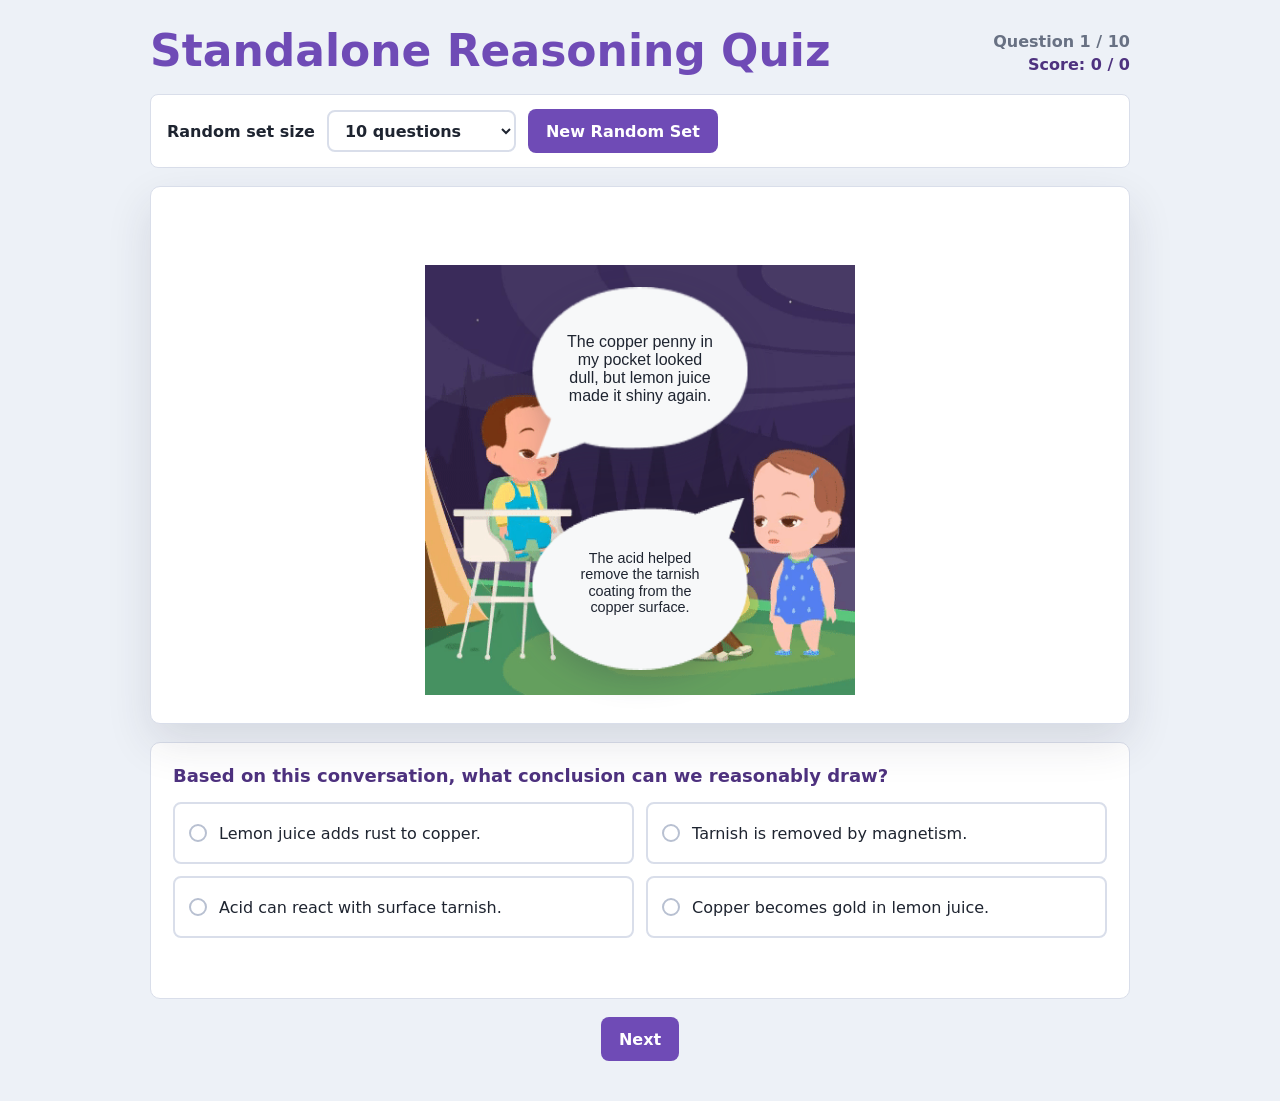
==== src/chemistry-reasoning-standalone/index.html @ d3a1e663 "Add standalone reasoning quiz" ====
<!doctype html>
<html lang="en">
  <head>
    <meta charset="utf-8" />
    <meta name="viewport" content="width=device-width, initial-scale=1" />
    <title>Standalone Reasoning Quiz</title>
    <link rel="stylesheet" href="./styles.css" />
  </head>
  <body>
    <main class="app-shell">
      <header class="topbar">
        <div>
          <h1 class="page-title">Standalone Reasoning Quiz</h1>
        </div>
        <div class="progress-wrap">
          <div class="progress" id="progress">Loading...</div>
          <div class="score" id="score">Score: 0 / 0</div>
        </div>
      </header>

      <section class="session-panel" aria-label="Question set controls">
        <label for="setSize">Random set size</label>
        <select id="setSize">
          <option value="5">5 questions</option>
          <option value="10" selected>10 questions</option>
          <option value="15">15 questions</option>
          <option value="20">20 questions</option>
        </select>
        <button id="newSetBtn" type="button">New Random Set</button>
      </section>

      <section class="stage" aria-live="polite">
        <div class="character-wrap" aria-label="Two-part conversation">
          <img id="character" class="character" alt="" />
          <div id="commentOverlay" class="comment-overlay">
            <div class="bubble-overlay bubble-overlay-a">
              <img src="./assets/dictionary/comment_bubble_new.png" alt="" />
              <p id="lineA"></p>
            </div>
            <div class="bubble-overlay bubble-overlay-b">
              <img src="./assets/dictionary/comment_bubble_old.png" alt="" />
              <p id="lineB"></p>
            </div>
          </div>
        </div>
      </section>

      <section class="question-card">
        <p class="prompt">Based on this conversation, what conclusion can we reasonably draw?</p>
        <div id="options" class="options"></div>
        <p id="feedback" class="feedback" aria-live="polite"></p>
      </section>

      <nav class="controls" aria-label="Question controls">
        <button id="nextBtn" type="button">Next</button>
      </nav>
    </main>

    <script src="./app.js"></script>
  </body>
</html>
---- src/chemistry-reasoning-standalone/styles.css ----
:root {
  --ink: #1e2430;
  --muted: #687183;
  --line: #d9deea;
  --paper: #ffffff;
  --soft: #f4f7fb;
  --brand: #6f4bb6;
  --brand-dark: #4e327f;
  --good: #16833a;
  --bad: #b42318;
}

* {
  box-sizing: border-box;
}

body {
  margin: 0;
  min-height: 100vh;
  font-family: Inter, ui-sans-serif, system-ui, -apple-system, BlinkMacSystemFont, "Segoe UI", sans-serif;
  color: var(--ink);
  background: #edf1f7;
}

button {
  font: inherit;
}

.app-shell {
  width: min(980px, calc(100% - 32px));
  margin: 0 auto;
  padding: 28px 0 40px;
}

.topbar {
  display: flex;
  justify-content: space-between;
  gap: 20px;
  align-items: end;
  margin-bottom: 20px;
}

h1.page-title {
  margin: 0;
  color: var(--brand);
  font-size: clamp(30px, 4vw, 44px);
  font-weight: 800;
  line-height: 1.05;
}

h1 {
  margin: 0;
  font-size: clamp(26px, 4vw, 42px);
  line-height: 1.05;
}

.progress-wrap {
  flex: 0 0 auto;
  text-align: right;
}

.progress,
.score {
  color: var(--muted);
  font-weight: 700;
}

.score {
  margin-top: 4px;
  color: var(--brand-dark);
}

.session-panel {
  display: flex;
  gap: 12px;
  align-items: center;
  margin-bottom: 18px;
  padding: 14px 16px;
  background: var(--paper);
  border: 1px solid var(--line);
  border-radius: 8px;
}

.session-panel label {
  font-weight: 800;
}

.session-panel select {
  min-height: 42px;
  padding: 0 36px 0 12px;
  color: var(--ink);
  background: #fff;
  border: 2px solid var(--line);
  border-radius: 8px;
  font: inherit;
  font-weight: 700;
}

.session-panel button,
.controls button {
  min-height: 44px;
  padding: 0 18px;
  color: #fff;
  background: var(--brand);
  border: 0;
  border-radius: 8px;
  cursor: pointer;
  font-weight: 800;
}

.stage {
  position: relative;
  min-height: 520px;
  padding: 28px;
  background: var(--paper);
  border: 1px solid var(--line);
  border-radius: 10px;
  box-shadow: 0 18px 45px rgba(38, 45, 68, 0.12);
}

.character-wrap {
  position: relative;
  width: min(900px, 100%);
  min-height: 480px;
  margin: 0 auto;
  --scene-size: min(54%, 430px);
}

.character {
  position: absolute;
  left: 50%;
  bottom: 0;
  z-index: 1;
  width: var(--scene-size);
  height: auto;
  max-width: none;
  max-height: none;
  object-fit: contain;
  transform: translateX(-50%);
}

.comment-overlay {
  position: absolute;
  left: 50%;
  bottom: 0;
  z-index: 2;
  width: var(--scene-size);
  aspect-ratio: 1 / 1;
  transform: translateX(-50%);
  pointer-events: none;
}

.bubble-overlay {
  position: absolute;
  z-index: 2;
  left: 50%;
  width: 50%;
  height: 40%;
  transform: translateX(-50%);
  filter: drop-shadow(0 10px 14px rgba(38, 45, 68, 0.2));
}

.bubble-overlay-a {
  top: 5%;
}

.bubble-overlay-b {
  top: 55%;
}

.bubble-overlay img {
  width: 100%;
  height: 100%;
  display: block;
  object-fit: fill;
}

.bubble-overlay-b img {
  transform: translateY(-4px) rotate(180deg);
}

.bubble-overlay p {
  position: absolute;
  inset: 16% 14% 20%;
  margin: 0;
  display: flex;
  align-items: center;
  justify-content: center;
  color: var(--ink);
  font-family: "Trebuchet MS", "Segoe UI", sans-serif;
  font-size: 16px;
  font-weight: 500;
  line-height: 1.12;
  text-align: center;
  overflow-wrap: anywhere;
}

.bubble-overlay-b p {
  inset: 12% 16% 18%;
  font-size: 14.4px;
}

.question-card {
  margin-top: 18px;
  padding: 22px;
  background: var(--paper);
  border: 1px solid var(--line);
  border-radius: 10px;
}

.prompt {
  margin: 0 0 16px;
  color: var(--brand-dark);
  font-size: 18px;
  font-weight: 800;
}

.options {
  display: grid;
  grid-template-columns: repeat(2, minmax(0, 1fr));
  gap: 12px;
}

.option {
  min-height: 62px;
  display: flex;
  gap: 12px;
  align-items: center;
  justify-content: flex-start;
  padding: 12px 14px;
  color: var(--ink);
  background: #fff;
  border: 2px solid var(--line);
  border-radius: 8px;
  cursor: pointer;
  text-align: left;
  transition: border-color 120ms ease, transform 120ms ease, background 120ms ease;
}

.option:hover {
  transform: translateY(-1px);
  border-color: #a999d5;
}

.option[disabled] {
  cursor: default;
  transform: none;
}

.option.correct {
  border-color: var(--good);
  background: #ecfdf3;
}

.option.wrong {
  border-color: var(--bad);
  background: #fff1f0;
}

.marker {
  width: 18px;
  height: 18px;
  flex: 0 0 auto;
  border: 2px solid #b8c0d1;
  border-radius: 50%;
}

.correct .marker,
.wrong .marker {
  border: 0;
  background-size: contain;
  background-repeat: no-repeat;
  background-position: center;
}

.correct .marker {
  background-image: url("./assets/feedback/checkmark.svg");
}

.wrong .marker {
  background-image: url("./assets/feedback/crossmark.svg");
}

.feedback {
  min-height: 24px;
  margin: 14px 0 0;
  color: var(--muted);
  font-weight: 700;
}

.feedback.good {
  color: var(--good);
}

.feedback.bad {
  color: var(--bad);
}

.controls {
  display: flex;
  justify-content: center;
  gap: 12px;
  margin-top: 18px;
}

.session-panel button:hover,
.controls button:hover {
  background: var(--brand-dark);
}

.session-panel button:disabled,
.controls button:disabled {
  cursor: default;
  opacity: 0.45;
}

@media (max-width: 760px) {
  .topbar,
  .stage {
    display: block;
  }

  .progress-wrap {
    margin-top: 10px;
    text-align: left;
  }

  .session-panel {
    align-items: stretch;
    flex-direction: column;
  }

  .stage {
    padding: 18px;
    min-height: 430px;
  }

  .character-wrap {
    min-height: 390px;
    --scene-size: min(70%, 300px);
  }

  .character {
    width: var(--scene-size);
  }

  .bubble-overlay p {
    font-size: 14px;
  }

  .options {
    grid-template-columns: 1fr;
  }

  .controls {
    flex-wrap: wrap;
  }
}
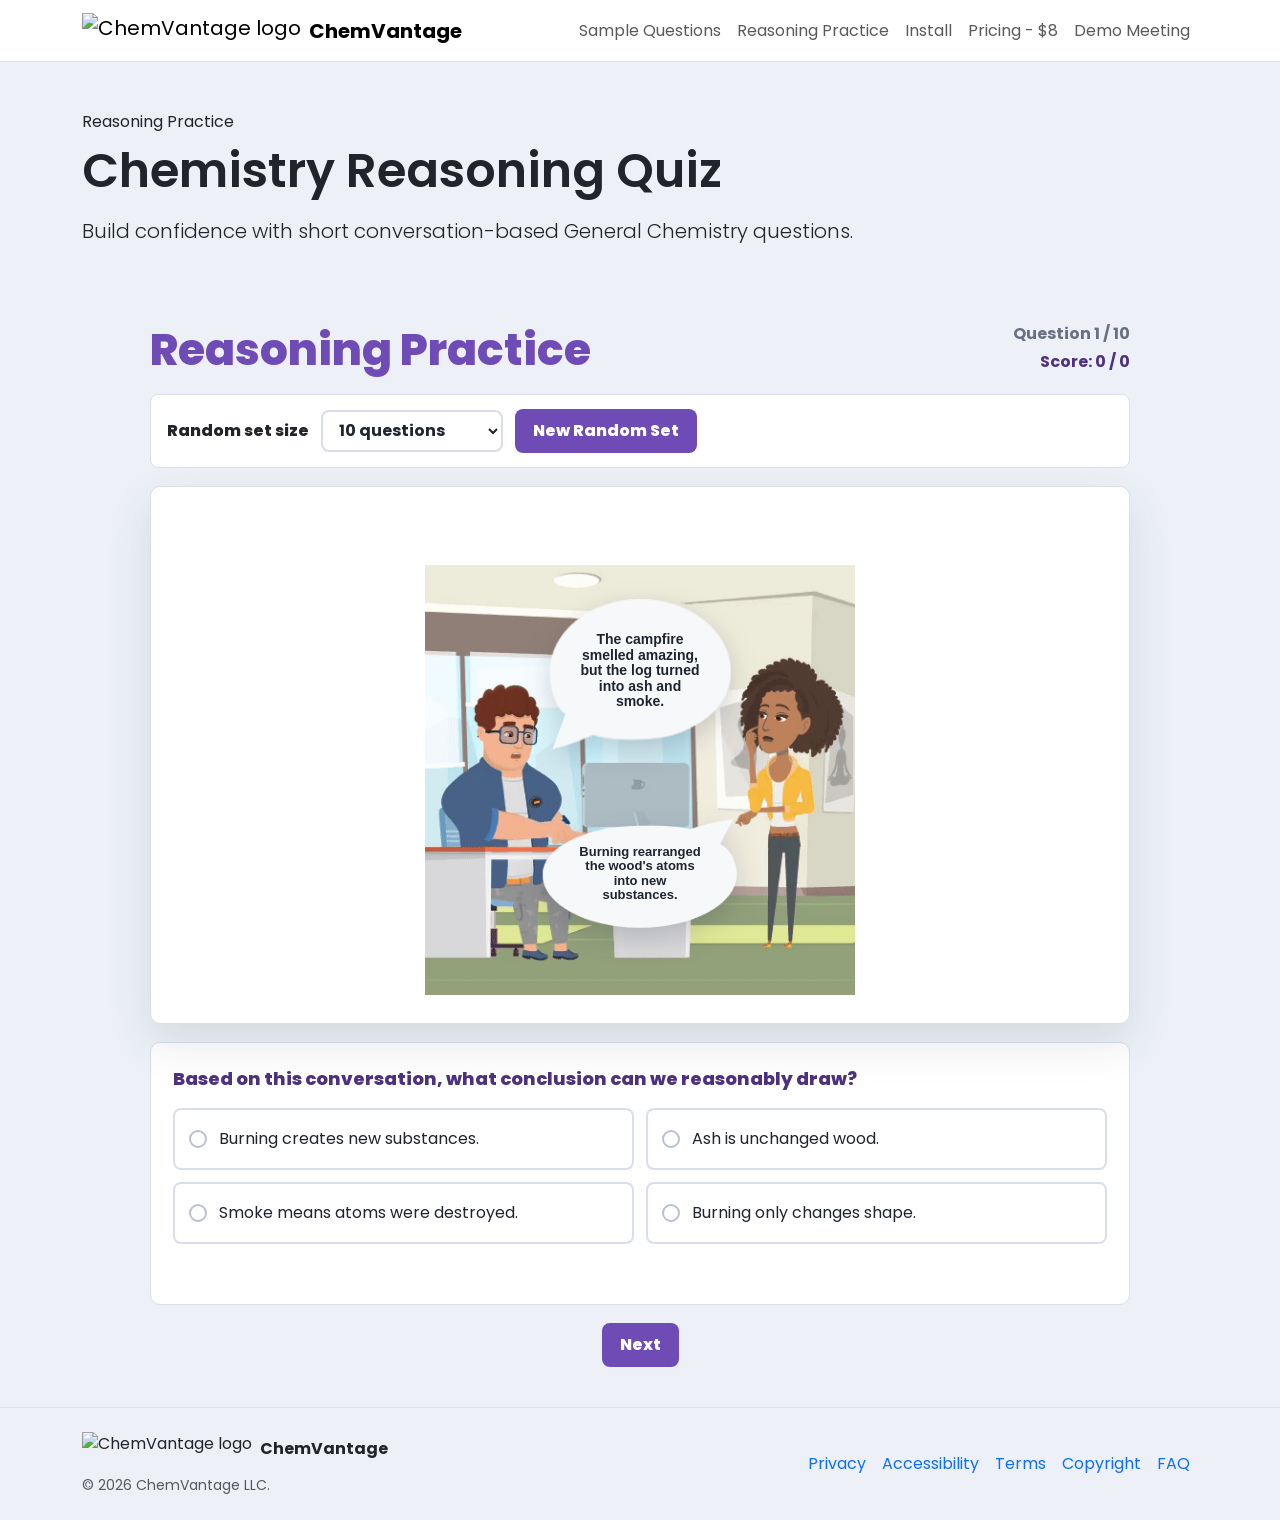
==== commit 93db4037: "Promote homepage and refresh public pages" ====
--- a/src/chemistry-reasoning-standalone/index.html
+++ b/src/chemistry-reasoning-standalone/index.html
@@ -3,20 +3,98 @@
   <head>
     <meta charset="utf-8" />
     <meta name="viewport" content="width=device-width, initial-scale=1" />
-    <title>Standalone Reasoning Quiz</title>
+    <title>ChemVantage | Reasoning Practice</title>
+    <meta
+      name="description"
+      content="Practice General Chemistry reasoning with short conversation-based questions and instant feedback."
+    />
+    <link rel="icon" href="https://images.chemvantage.org/logo_sq.png" />
+    <script src="/js/noindex-dev.js"></script>
+    <link rel="preconnect" href="https://fonts.googleapis.com" crossorigin />
+    <link rel="preconnect" href="https://fonts.gstatic.com" crossorigin />
+    <link
+      rel="stylesheet"
+      href="https://fonts.googleapis.com/css2?family=Poppins:wght@300;400;500;600;700&display=swap"
+    />
+    <script
+      src="https://cdn.jsdelivr.net/npm/bootstrap@5.3.3/dist/js/bootstrap.bundle.min.js"
+      integrity="sha384-YvpcrYf0tY3lHB60NNkmXc5s9fDVZLESaAA55NDzOxhy9GkcIdslK1eN7N6jIeHz"
+      crossorigin="anonymous"
+    ></script>
+    <link
+      rel="stylesheet"
+      href="https://cdn.jsdelivr.net/npm/bootstrap@5.3.3/dist/css/bootstrap.min.css"
+      integrity="sha384-QWTKZyjpPEjISv5WaRU9OFeRpok6YctnYmDr5pNlyT2bRjXh0JMhjY6hW+ALEwIH"
+      crossorigin="anonymous"
+    />
+    <link rel="stylesheet" href="/css/common.css" />
     <link rel="stylesheet" href="./styles.css" />
   </head>
-  <body>
-    <main class="app-shell">
-      <header class="topbar">
+  <body class="cv-page text-body">
+    <a
+      href="#main-content"
+      class="visually-hidden-focusable position-absolute start-0 top-0 m-2 p-2 bg-light rounded text-dark"
+      >Skip to main content</a
+    >
+
+    <header>
+      <nav class="navbar navbar-expand-lg navbar-light bg-white border-bottom cv-navbar" aria-label="Primary">
+        <div class="container">
+          <a class="navbar-brand d-flex align-items-center gap-2" href="/" aria-label="ChemVantage home">
+            <img src="https://images.chemvantage.org/CVLogo_thumb.png" alt="ChemVantage logo" height="35" />
+            <span class="fw-bold">ChemVantage</span>
+          </a>
+          <button
+            class="navbar-toggler"
+            type="button"
+            data-bs-toggle="collapse"
+            data-bs-target="#primaryNav"
+            aria-controls="primaryNav"
+            aria-expanded="false"
+            aria-label="Toggle navigation"
+          >
+            <span class="navbar-toggler-icon"></span>
+          </button>
+          <div class="collapse navbar-collapse" id="primaryNav">
+            <ul class="navbar-nav ms-auto mb-2 mb-lg-0">
+              <li class="nav-item"><a class="nav-link" href="/example-questions">Sample Questions</a></li>
+              <li class="nav-item"><a class="nav-link" href="/chemistry-reasoning/">Reasoning Practice</a></li>
+              <li class="nav-item"><a class="nav-link" href="/install.html">Install</a></li>
+              <li class="nav-item"><a class="nav-link" href="/#pricing">Pricing - $8</a></li>
+              <li class="nav-item">
+                <a
+                  class="nav-link"
+                  href="https://calendly.com/chemvantage/install-chemvantage?r=0"
+                  target="_blank"
+                  >Demo Meeting</a
+                >
+              </li>
+            </ul>
+          </div>
+        </div>
+      </nav>
+
+      <section id="home" class="cv-subpage-hero">
+        <div class="container py-5">
+          <div class="col-lg-10">
+            <p class="cv-kicker mb-2">Reasoning Practice</p>
+            <h1 class="display-5 fw-semibold mb-3">Chemistry Reasoning Quiz</h1>
+            <p class="lead mb-0">Build confidence with short conversation-based General Chemistry questions.</p>
+          </div>
+        </div>
+      </section>
+    </header>
+
+    <main id="main-content" class="app-shell">
+      <div class="topbar">
         <div>
-          <h1 class="page-title">Standalone Reasoning Quiz</h1>
+          <h2 class="page-title">Reasoning Practice</h2>
         </div>
         <div class="progress-wrap">
-          <div class="progress" id="progress">Loading...</div>
+          <div class="quiz-progress" id="progress">Loading...</div>
           <div class="score" id="score">Score: 0 / 0</div>
         </div>
-      </header>
+      </div>
 
       <section class="session-panel" aria-label="Question set controls">
         <label for="setSize">Random set size</label>
@@ -56,6 +134,36 @@
       </nav>
     </main>
 
+    <footer class="border-top cv-footer">
+      <div class="container py-4">
+        <div class="row g-3 align-items-center">
+          <div class="col-md-6">
+            <a
+              class="d-inline-flex align-items-center gap-2 mb-2 text-decoration-none text-body"
+              href="/"
+              aria-label="ChemVantage home"
+            >
+              <img src="https://images.chemvantage.org/CVLogo_thumb.png" alt="ChemVantage logo" height="35" />
+              <span class="fw-bold">ChemVantage</span>
+            </a>
+            <p class="mb-0 small text-muted">&copy; <span id="year">2026</span> ChemVantage LLC.</p>
+          </div>
+          <div class="col-md-6">
+            <nav aria-label="Footer">
+              <ul class="nav justify-content-md-end">
+                <li class="nav-item"><a class="nav-link px-2" href="/privacy.html">Privacy</a></li>
+                <li class="nav-item"><a class="nav-link px-2" href="/#privacy-accessibility">Accessibility</a></li>
+                <li class="nav-item"><a class="nav-link px-2" href="/terms_and_conditions.html">Terms</a></li>
+                <li class="nav-item"><a class="nav-link px-2" href="/copyright.html">Copyright</a></li>
+                <li class="nav-item"><a class="nav-link px-2" href="/#faq">FAQ</a></li>
+              </ul>
+            </nav>
+          </div>
+        </div>
+      </div>
+    </footer>
+
+    <script src="/js/year-footer.js"></script>
     <script src="./app.js"></script>
   </body>
 </html>
--- a/src/chemistry-reasoning-standalone/styles.css
+++ b/src/chemistry-reasoning-standalone/styles.css
@@ -17,7 +17,7 @@
 body {
   margin: 0;
   min-height: 100vh;
-  font-family: Inter, ui-sans-serif, system-ui, -apple-system, BlinkMacSystemFont, "Segoe UI", sans-serif;
+  font-family: Poppins, ui-sans-serif, system-ui, -apple-system, BlinkMacSystemFont, "Segoe UI", sans-serif;
   color: var(--ink);
   background: #edf1f7;
 }
@@ -27,7 +27,7 @@
 }
 
 .app-shell {
-  width: min(980px, calc(100% - 32px));
+  width: min(980px, calc(100vw - 32px));
   margin: 0 auto;
   padding: 28px 0 40px;
 }
@@ -40,7 +40,8 @@
   margin-bottom: 20px;
 }
 
-h1.page-title {
+h1.page-title,
+h2.page-title {
   margin: 0;
   color: var(--brand);
   font-size: clamp(30px, 4vw, 44px);
@@ -59,7 +60,7 @@
   text-align: right;
 }
 
-.progress,
+.quiz-progress,
 .score {
   color: var(--muted);
   font-weight: 700;
@@ -154,18 +155,20 @@
   position: absolute;
   z-index: 2;
   left: 50%;
-  width: 50%;
-  height: 40%;
+  width: 42%;
+  aspect-ratio: 175 / 145;
   transform: translateX(-50%);
   filter: drop-shadow(0 10px 14px rgba(38, 45, 68, 0.2));
 }
 
 .bubble-overlay-a {
-  top: 5%;
+  top: 8%;
 }
 
 .bubble-overlay-b {
-  top: 55%;
+  top: 60%;
+  width: 45%;
+  aspect-ratio: 217 / 122;
 }
 
 .bubble-overlay img {
@@ -188,16 +191,16 @@
   justify-content: center;
   color: var(--ink);
   font-family: "Trebuchet MS", "Segoe UI", sans-serif;
-  font-size: 16px;
-  font-weight: 500;
-  line-height: 1.12;
+  font-size: 14px;
+  font-weight: 600;
+  line-height: 1.1;
   text-align: center;
   overflow-wrap: anywhere;
 }
 
 .bubble-overlay-b p {
-  inset: 12% 16% 18%;
-  font-size: 14.4px;
+  inset: 13% 17% 19%;
+  font-size: 13px;
 }
 
 .question-card {
@@ -345,7 +348,15 @@
   }
 
   .bubble-overlay p {
-    font-size: 14px;
+    font-size: 12px;
+  }
+
+  .bubble-overlay {
+    width: 48%;
+  }
+
+  .bubble-overlay-b {
+    width: 52%;
   }
 
   .options {
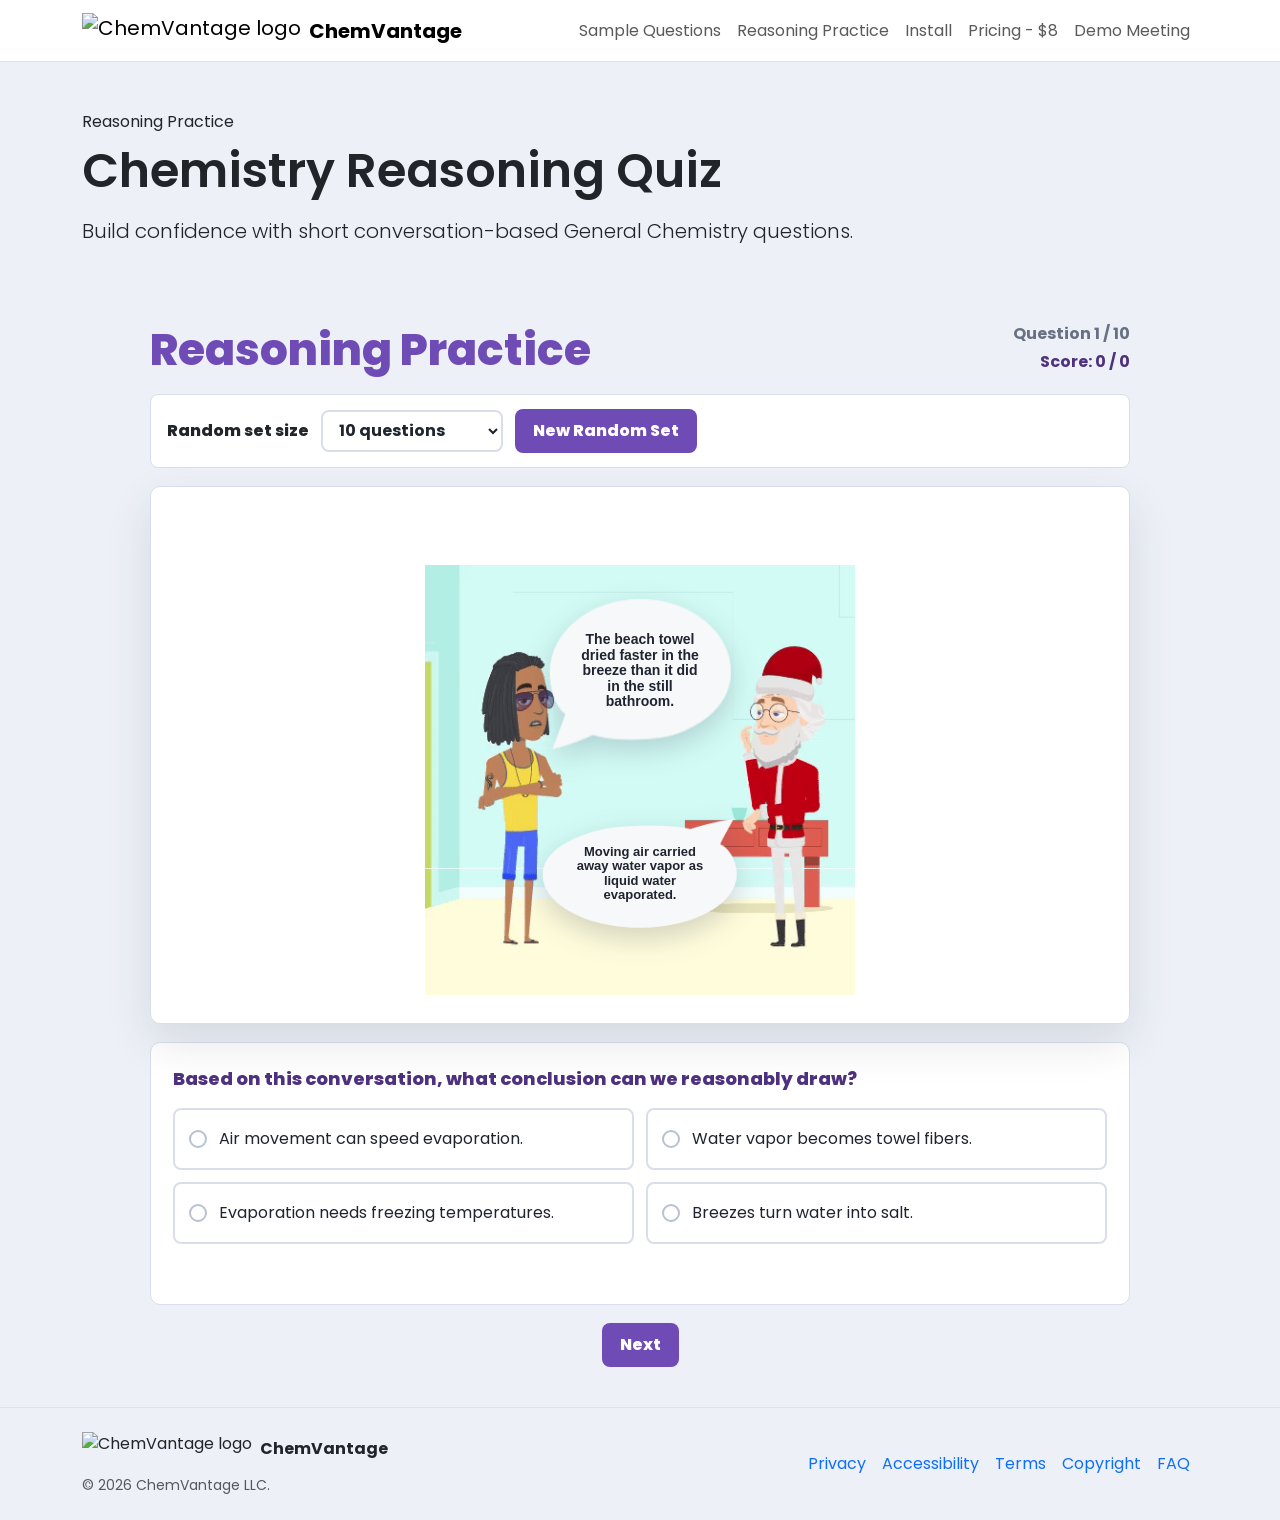
==== commit 42acbbc7: "Changed most image URLs to relative URLs like /images/CVLogo_thumb.png" ====
--- a/src/chemistry-reasoning-standalone/index.html
+++ b/src/chemistry-reasoning-standalone/index.html
@@ -8,7 +8,7 @@
       name="description"
       content="Practice General Chemistry reasoning with short conversation-based questions and instant feedback."
     />
-    <link rel="icon" href="https://images.chemvantage.org/logo_sq.png" />
+    <link rel="icon" href="/images/logo_sq.png" />
     <script src="/js/noindex-dev.js"></script>
     <link rel="preconnect" href="https://fonts.googleapis.com" crossorigin />
     <link rel="preconnect" href="https://fonts.gstatic.com" crossorigin />
@@ -41,7 +41,7 @@
       <nav class="navbar navbar-expand-lg navbar-light bg-white border-bottom cv-navbar" aria-label="Primary">
         <div class="container">
           <a class="navbar-brand d-flex align-items-center gap-2" href="/" aria-label="ChemVantage home">
-            <img src="https://images.chemvantage.org/CVLogo_thumb.png" alt="ChemVantage logo" height="35" />
+            <img src="/images/CVLogo_thumb.png" alt="ChemVantage logo" height="35" />
             <span class="fw-bold">ChemVantage</span>
           </a>
           <button
@@ -143,7 +143,7 @@
               href="/"
               aria-label="ChemVantage home"
             >
-              <img src="https://images.chemvantage.org/CVLogo_thumb.png" alt="ChemVantage logo" height="35" />
+              <img src="/images/CVLogo_thumb.png" alt="ChemVantage logo" height="35" />
               <span class="fw-bold">ChemVantage</span>
             </a>
             <p class="mb-0 small text-muted">&copy; <span id="year">2026</span> ChemVantage LLC.</p>
